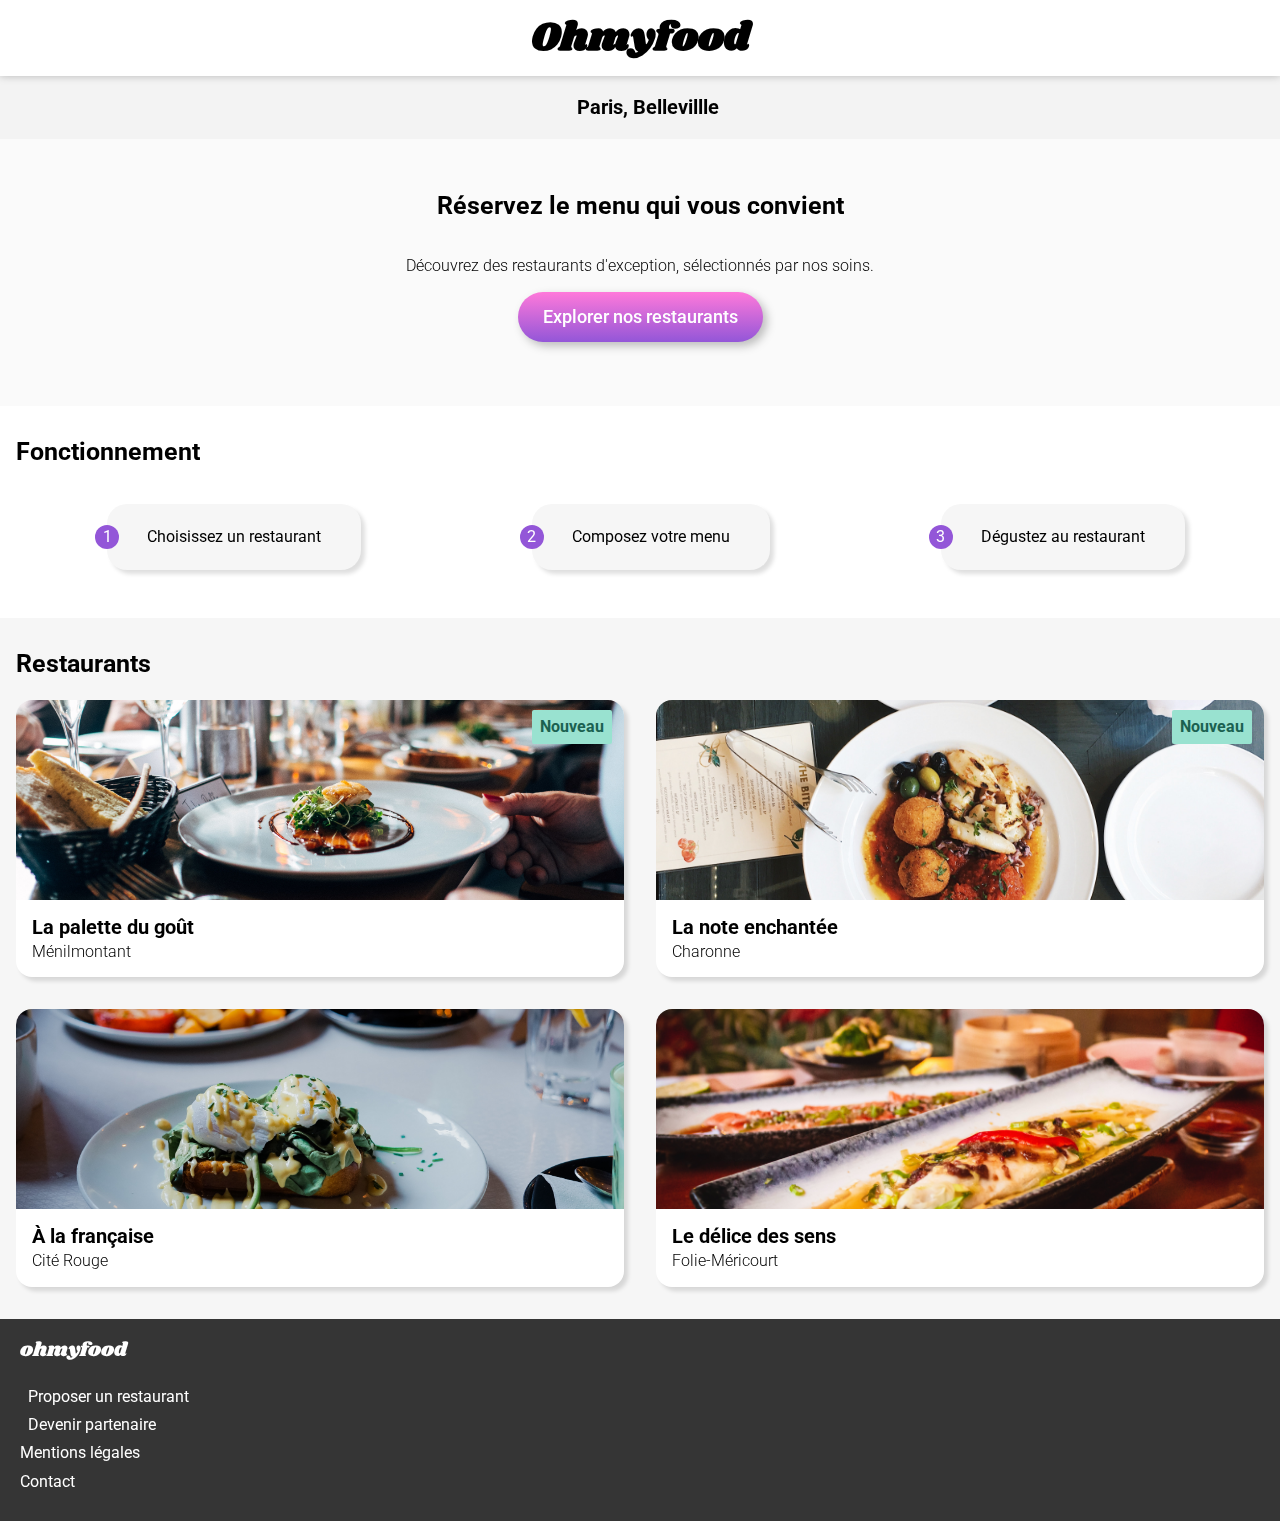
==== index.html @ 745ec351 "Mise à jour des menus mobile et desktop" ====
<html lang="fr">
    <head>
        <meta charset="utf-8">
        <meta name="viewport" content="width=device-width, initial-scale=1.0">
        <link rel="stylesheet" href="https://use.fontawesome.com/releases/v5.15.4/css/all.css" integrity="sha384-DyZ88mC6Up2uqS4h/KRgHuoeGwBcD4Ng9SiP4dIRy0EXTlnuz47vAwmeGwVChigm" crossorigin="anonymous">
        <link rel="stylesheet" href="./css/style.css">
        <title>Ohmyfood</title>
    </head>
    <body>
        <!--HEADER  -->
        <header class="header">
            <h1 class="header__logo">Ohmyfood </h1> 
        </header>
        <main>
            <section class="localisation"> <!-- Localisation -->
                <i class="fas fa-map-marker-alt localisation__icon"></i>
                <span class="localisation__text"> Paris, Bellevillle</span>
            </section>
            <section class="mainTitle"> <!-- Post Header -->
                <h2 class="mainTitle__title"> Réservez le menu qui vous convient</h2>   
                <p class="mainTitle__text"> Découvrez des restaurants d'exception, sélectionnés par nos soins.</p>  
                <!-- changer la taille du boutton (flexbox modifie la taille du button)-->
                <a href="#restaurant" class="btn" >Explorer nos restaurants</a>     
            </section>
            <section class="fonctionnement"> <!-- Fontionnement -->
                <div class="container">
                    <h2 class="fonctionnement__title">Fonctionnement</h2>
                    <ol class="fonctionnement__list">
                        <li class="fonctionnement__step">
                            <i class="fas fa-mobile-alt fonctionnement__icon"></i>
                            <span class="fonctionnement__text">Choisissez un restaurant</spap>
                        </li>
                        <li class="fonctionnement__step">
                            <i class="fas fa-list fonctionnement__icon"></i>
                            <span class="fonctionnement__text">Composez votre menu</span>
                        </li>
                        <li class="fonctionnement__step">
                            <i class="fas fa-store fonctionnement__icon"></i>
                            <span class="fonctionnement__text">Dégustez au restaurant</span>
                        </li>
                    </ol>
                </div>
            </section>
            <section id ="restaurant" class="restaurant"> <!-- Restaurants -->
                <div class="container">
                    <h2 class="restaurant__title">Restaurants</h2>
                    <div class="restaurant__cards"> <!-- Choix de resto (bleu)-->
                        <a href="./la_palette_du_gout.html" class="card">
                            <img class="card__img" src="./img/restaurants/jay-wennington-N_Y88TWmGwA-unsplash.jpg" alt="La palette du goût">
                            <h5 class="card__new">Nouveau</h5>
                            <div class="card__info">
                                <div class="card__content">
                                    <h4 class="card__title">La palette du goût</h4>
                                    <span class="card__text">Ménilmontant</span>
                                </div>
                                <div class="heart">
                                    <i class="heart__like fa-2x heart__like--position heart__like--animation far fa-heart heart__like--noColor"></i>
                                    <i class="heart__like fa-2x heart__like--position heart__like--animation fas fa-heart heart__like--noColor"></i>
                                </div>
                            </div>
                        </a>
                        <a href="./la_note_enchantee.html" class="card">
                            <img class="card__img" src="./img/restaurants/stil-u2Lp8tXIcjw-unsplash.jpg" alt="La note enchantée">
                            <h5 class="card__new">Nouveau</h5>
                            <div class="card__info">
                                <div class="card__content">
                                    <h4 class="card__title">La note enchantée</h4>
                                    <span class="card__text">Charonne</span>
                                </div>
                                <div class="heart">
                                    <i class="heart__like fa-2x heart__like--position heart__like--animation far fa-heart heart__like--noColor"></i>
                                    <i class="heart__like fa-2x heart__like--position heart__like--animation fas fa-heart heart__like--noColor"></i>
                                </div>
                            </div>
                        </a>
                        <a href="./a_la_francaise.html" class="card">
                            <img class="card__img" src="./img/restaurants/toa-heftiba-DQKerTsQwi0-unsplash.jpg" alt="À la française">
                             <div class="card__info">
                                <div class="card__content">
                                    <h4 class="card__title">À la française</h4>
                                    <span class="card__text">Cité Rouge</span>
                                </div>
                                <div class="heart">
                                    <i class="heart__like fa-2x heart__like--position heart__like--animation far fa-heart heart__like--noColor"></i>
                                    <i class="heart__like fa-2x heart__like--position heart__like--animation fas fa-heart heart__like--noColor"></i>
                                </div>
                            </div>
                        </a>
                        <a href="./le_delice_des_sens.html" class="card">
                            <img class="card__img" src="./img/restaurants/louis-hansel-shotsoflouis-qNBGVyOCY8Q-unsplash.jpg" alt="Le délice des sens">
                            <div class="card__info">
                                <div class="card__content">
                                    <h4 class="card__title">Le délice des sens</h4>
                                    <span class="card__text">Folie-Méricourt</span>
                                </div>
                                <div class="heart">
                                    <i class="heart__like fa-2x heart__like--position heart__like--animation far fa-heart heart__like--noColor" aria-hidden="true"></i>
                                    <i class="heart__like fa-2x heart__like--position heart__like--animation fas fa-heart heart__like--noColor" aria-hidden="true"></i>
                                </div>
                            </div>
                        </a>
                    </div>
                </div>
            </section>
        </main>
        <footer class="footer">
            <div class="container">
                <span class="footer__logo">ohmyfood </span> 
                <ul class="footer__list">
                    <li class="footer__listelement">
                        <a class="footer__link" href="#">
                            <i class="fas fa-utensils footer__icon"></i>
                            Proposer un restaurant</a>
                    </li>
                    <li class="footer__listelement">
                        <a class="footer__link" href="#">
                            <i class="fas fa-hands-helping footer__icon"></i>
                            Devenir partenaire</a>
                    </li>
                    <li class="footer__listelement">
                        <a class="footer__link" href="#">Mentions légales</a>
                    </li>
                    <li class="footer__listelement">
                        <a class="footer__link" href="#">Contact</a>
                    </li>
                </ul>
            </div>
        </footer>
    </body>
</html>
---- css/style.css ----
@charset "UTF-8";
/* ===== Importation des polices ===== */
@import url("https://fonts.googleapis.com/css2?family=Shrikhand&display=swap");
@import url("https://fonts.googleapis.com/css2?family=Roboto:wght@100;300;400;500;700;900&family=Shrikhand&display=swap");
/* ===== Imporation des fichiers ===== */
/* === font size=== */
/* === La taille des icones === */
/* == Permet de modifier la poolice == */
/* == Permet de changer 
    la couleur et la taille d'une icone== */
/* == Permet de mettre en colonne (flexbox)
    met en place la position des éléments == */
/*! normalize.css v8.0.1 | MIT License | github.com/necolas/normalize.css */
/* Document
   ========================================================================== */
/**
 * 1. Correct the line height in all browsers.
 * 2. Prevent adjustments of font size after orientation changes in iOS.
 */
html {
  line-height: 1.15;
  /* 1 */
  -webkit-text-size-adjust: 100%;
  /* 2 */
}

/* Sections
   ========================================================================== */
/**
 * Remove the margin in all browsers.
 */
body {
  margin: 0;
}

/**
 * Render the `main` element consistently in IE.
 */
main {
  display: block;
}

/**
 * Correct the font size and margin on `h1` elements within `section` and
 * `article` contexts in Chrome, Firefox, and Safari.
 */
h1 {
  font-size: 2em;
  margin: 0.67em 0;
}

/* Grouping content
   ========================================================================== */
/**
 * 1. Add the correct box sizing in Firefox.
 * 2. Show the overflow in Edge and IE.
 */
hr {
  box-sizing: content-box;
  /* 1 */
  height: 0;
  /* 1 */
  overflow: visible;
  /* 2 */
}

/**
 * 1. Correct the inheritance and scaling of font size in all browsers.
 * 2. Correct the odd `em` font sizing in all browsers.
 */
pre {
  font-family: monospace, monospace;
  /* 1 */
  font-size: 1em;
  /* 2 */
}

/* Text-level semantics
   ========================================================================== */
/**
 * Remove the gray background on active links in IE 10.
 */
a {
  background-color: transparent;
}

/**
 * 1. Remove the bottom border in Chrome 57-
 * 2. Add the correct text decoration in Chrome, Edge, IE, Opera, and Safari.
 */
abbr[title] {
  border-bottom: none;
  /* 1 */
  text-decoration: underline;
  /* 2 */
  text-decoration: underline dotted;
  /* 2 */
}

/**
 * Add the correct font weight in Chrome, Edge, and Safari.
 */
b,
strong {
  font-weight: bolder;
}

/**
 * 1. Correct the inheritance and scaling of font size in all browsers.
 * 2. Correct the odd `em` font sizing in all browsers.
 */
code,
kbd,
samp {
  font-family: monospace, monospace;
  /* 1 */
  font-size: 1em;
  /* 2 */
}

/**
 * Add the correct font size in all browsers.
 */
small {
  font-size: 80%;
}

/**
 * Prevent `sub` and `sup` elements from affecting the line height in
 * all browsers.
 */
sub,
sup {
  font-size: 75%;
  line-height: 0;
  position: relative;
  vertical-align: baseline;
}

sub {
  bottom: -0.25em;
}

sup {
  top: -0.5em;
}

/* Embedded content
   ========================================================================== */
/**
 * Remove the border on images inside links in IE 10.
 */
img {
  border-style: none;
}

/* Forms
   ========================================================================== */
/**
 * 1. Change the font styles in all browsers.
 * 2. Remove the margin in Firefox and Safari.
 */
button,
input,
optgroup,
select,
textarea {
  font-family: inherit;
  /* 1 */
  font-size: 100%;
  /* 1 */
  line-height: 1.15;
  /* 1 */
  margin: 0;
  /* 2 */
}

/**
 * Show the overflow in IE.
 * 1. Show the overflow in Edge.
 */
button,
input {
  /* 1 */
  overflow: visible;
}

/**
 * Remove the inheritance of text transform in Edge, Firefox, and IE.
 * 1. Remove the inheritance of text transform in Firefox.
 */
button,
select {
  /* 1 */
  text-transform: none;
}

/**
 * Correct the inability to style clickable types in iOS and Safari.
 */
button,
[type=button],
[type=reset],
[type=submit] {
  -webkit-appearance: button;
}

/**
 * Remove the inner border and padding in Firefox.
 */
button::-moz-focus-inner,
[type=button]::-moz-focus-inner,
[type=reset]::-moz-focus-inner,
[type=submit]::-moz-focus-inner {
  border-style: none;
  padding: 0;
}

/**
 * Restore the focus styles unset by the previous rule.
 */
button:-moz-focusring,
[type=button]:-moz-focusring,
[type=reset]:-moz-focusring,
[type=submit]:-moz-focusring {
  outline: 1px dotted ButtonText;
}

/**
 * Correct the padding in Firefox.
 */
fieldset {
  padding: 0.35em 0.75em 0.625em;
}

/**
 * 1. Correct the text wrapping in Edge and IE.
 * 2. Correct the color inheritance from `fieldset` elements in IE.
 * 3. Remove the padding so developers are not caught out when they zero out
 *    `fieldset` elements in all browsers.
 */
legend {
  box-sizing: border-box;
  /* 1 */
  color: inherit;
  /* 2 */
  display: table;
  /* 1 */
  max-width: 100%;
  /* 1 */
  padding: 0;
  /* 3 */
  white-space: normal;
  /* 1 */
}

/**
 * Add the correct vertical alignment in Chrome, Firefox, and Opera.
 */
progress {
  vertical-align: baseline;
}

/**
 * Remove the default vertical scrollbar in IE 10+.
 */
textarea {
  overflow: auto;
}

/**
 * 1. Add the correct box sizing in IE 10.
 * 2. Remove the padding in IE 10.
 */
[type=checkbox],
[type=radio] {
  box-sizing: border-box;
  /* 1 */
  padding: 0;
  /* 2 */
}

/**
 * Correct the cursor style of increment and decrement buttons in Chrome.
 */
[type=number]::-webkit-inner-spin-button,
[type=number]::-webkit-outer-spin-button {
  height: auto;
}

/**
 * 1. Correct the odd appearance in Chrome and Safari.
 * 2. Correct the outline style in Safari.
 */
[type=search] {
  -webkit-appearance: textfield;
  /* 1 */
  outline-offset: -2px;
  /* 2 */
}

/**
 * Remove the inner padding in Chrome and Safari on macOS.
 */
[type=search]::-webkit-search-decoration {
  -webkit-appearance: none;
}

/**
 * 1. Correct the inability to style clickable types in iOS and Safari.
 * 2. Change font properties to `inherit` in Safari.
 */
::-webkit-file-upload-button {
  -webkit-appearance: button;
  /* 1 */
  font: inherit;
  /* 2 */
}

/* Interactive
   ========================================================================== */
/*
 * Add the correct display in Edge, IE 10+, and Firefox.
 */
details {
  display: block;
}

/*
 * Add the correct display in all browsers.
 */
summary {
  display: list-item;
}

/* Misc
   ========================================================================== */
/**
 * Add the correct display in IE 10+.
 */
template {
  display: none;
}

/**
 * Add the correct display in IE 10.
 */
[hidden] {
  display: none;
}

.btn {
  border: 0;
  padding: 15px 25px;
  font-weight: 500;
  font-family: "Roboto";
  font-size: 18px;
  color: white;
  background-color: #686868;
  background-image: linear-gradient(0deg, #9356D8, #FF79DA);
  border-radius: 100px;
  cursor: pointer;
  transition-duration: 250ms;
  box-shadow: 0.25rem 0.25rem 10px rgba(0, 0, 0, 0.25);
  text-decoration: none;
}

.heart {
  height: 32px;
  width: 32px;
  border: 0 solid transparent;
  padding: 0;
  display: flex;
  flex-direction: row;
  justify-content: center;
  align-items: center;
  cursor: pointer;
  position: relative;
  background-color: black;
}
.heart:hover::before {
  opacity: 1;
}
.heart::before {
  opacity: 0;
  transition: 0.5s;
  content: "";
  position: absolute;
  top: 0;
  left: 0;
  height: 100%;
  width: 100%;
  background: linear-gradient(0deg, #9356D8 0%, #FF79DA 100%);
}
.heart__like {
  background-color: white !important;
  display: flex;
  flex-direction: row;
  justify-content: center;
  align-items: center;
}
.heart__like--position {
  position: absolute;
  top: 0;
  left: 0;
  height: 100%;
  width: 100%;
}
.heart__like--animation {
  transition-duration: 0.25s;
  background-color: #F6F6F6;
  mix-blend-mode: lighten;
}

.heart:hover__like--noColor {
  opacity: 0;
}

.item {
  background-color: #fff;
  padding: 16px;
  display: flex;
  border-radius: 12px;
  margin: 16px 0;
  box-shadow: 0.25rem 0.25rem 1rem rgba(0, 0, 0, 0.1);
  max-width: 100%;
}
.item__title {
  font-family: "Roboto";
  font-size: 16px;
  color: black;
  margin: 0;
}
.item__description {
  font-family: "Roboto";
  font-size: 16px;
  color: black;
  margin: 0;
}
.item__price {
  font-family: "Roboto";
  font-size: 16px;
  color: black;
  font-weight: 700;
  display: flex;
  flex-direction: row;
  justify-content: flex-end;
  align-items: flex-end;
  padding-left: 8px;
}

.card {
  background-color: #fff;
  border-radius: 16px;
  position: relative;
  text-decoration: none;
  color: inherit;
  display: block;
  box-shadow: 4px 4px 4px rgba(0, 0, 0, 0.13);
}
.card__img {
  height: 12 rem;
  width: 100%;
  border: 0 solid transparent;
  border-radius: 16px 16px 0 0;
  box-shadow: none;
  object-fit: cover;
  height: 150px;
}
@media (min-width: 992px) {
  .card__img {
    height: 200px;
  }
}
.card__new {
  background-color: #99E2D0;
  font-family: "Roboto";
  font-size: 16px;
  color: #1B6150;
  padding: 8px;
  border-radius: 2px;
  position: absolute;
  top: 8px;
  margin-top: 2px;
  right: 12px;
}
.card__info {
  display: flex;
  flex-direction: row;
  justify-content: none;
  align-items: center;
  padding: 16px;
  position: relative;
}
.card__content {
  flex: 1;
}
.card__title {
  font-family: "Roboto";
  font-size: 20px;
  color: black;
  margin: 0px 0px 4px;
}
.card__text {
  font-family: "Roboto";
  font-size: 16px;
  color: black;
  font-weight: 300;
}

.header {
  background-color: white;
  padding: 15px;
  box-shadow: 0 0 0.5rem rgba(0, 0, 0, 0.25);
  position: relative;
  text-align: center;
}
.header__arrow {
  display: flex;
  flex-direction: row;
  justify-content: center;
  align-items: center;
  position: absolute;
  left: 32px;
  height: 32px;
  width: 32px;
  top: 50%;
  transform: translateY(-50%);
  font-size: 30px;
  color: black;
}
.header__logo {
  font-family: "Shrikhand";
  font-size: 40px;
  color: black;
  margin: 0;
  text-align: center;
}
.header__logo--alignement {
  text-align: center;
}

.footer {
  background-color: #353535;
}
.footer .container {
  display: flex;
  flex-direction: column;
  padding: 20px;
}
.footer__logo {
  font-family: "Shrikhand";
  font-size: 20px;
  color: white;
  margin: 0;
  margin-bottom: 16px;
}
.footer__list {
  list-style: none;
  padding: 0;
  margin: 0;
}
.footer__listelement {
  margin: 10px 0;
}
.footer__link {
  font-family: "Roboto";
  font-size: 16px;
  color: white;
  color: white;
  text-decoration: none;
}
.footer__icon {
  width: 20px;
  margin-right: 8px;
}

.restaurant {
  background-color: #F6F6F6;
  padding: 32px 16px;
}
.restaurant .container {
  margin: auto;
  position: relative;
}
.restaurant__title {
  font-family: "Roboto";
  font-size: 25px;
  color: black;
  margin-top: 0;
}
.restaurant__cards {
  display: grid;
  grid-template-columns: repeat(1, 1fr);
  column-gap: 32px;
  row-gap: 32px;
}
@media (min-width: 992px) {
  .restaurant__cards {
    grid-template-columns: repeat(2, 1fr);
  }
}

.restoImg {
  width: 100%;
  object-fit: cover;
  height: 300px;
}
@media (min-width: 992px) {
  .restoImg {
    max-height: 500px;
  }
}

.menu {
  margin-top: -60px;
  border-radius: 30px 30px 0 0;
  background-color: #f6f6f6;
  z-index: 1;
  position: relative;
}
.menu .container {
  margin: auto;
  position: relative;
}
.menu__header {
  display: flex;
  flex-direction: row;
  justify-content: space-between;
  align-items: center;
  padding: 16px 32px 0 16px;
}
.menu__title {
  font-family: "Shrikhand";
  font-size: 25px;
  color: black;
}
.menu__btn {
  display: flex;
  flex-direction: row;
  justify-content: center;
  align-items: center;
  padding: 48px 0;
}

.submenus {
  display: grid;
}
@media (min-width: 992px) {
  .submenus {
    grid-template-columns: repeat(3, 1fr);
    column-gap: 1rem;
  }
}
.submenus .submenu {
  max-width: 100%;
  overflow: hidden;
  padding: 0 16px;
}
.submenus .submenu__title {
  font-family: "Roboto";
  font-size: 18px;
  color: black;
  text-transform: uppercase;
  position: relative;
  padding-bottom: 8px;
  font-weight: 400;
}

.fonctionnement {
  padding: 32px 16px;
}
.fonctionnement .container {
  position: relative;
  margin: auto;
}
.fonctionnement__title {
  font-family: "Roboto";
  font-size: 25px;
  color: black;
  margin-top: 0;
}
.fonctionnement__list {
  margin: 0;
  padding: 0;
  list-style: none;
  counter-reset: compteur;
}
@media (min-width: 992px) {
  .fonctionnement__list {
    display: flex;
    flex-direction: row;
    justify-content: space-around;
    align-items: center;
  }
}
.fonctionnement__step {
  display: flex;
  flex-direction: row;
  justify-content: start;
  align-items: center;
  padding: 24px;
  margin: 16px 0 16px 12px;
  background-color: #F6F6F6;
  border-radius: 20px;
  position: relative;
  box-shadow: 4px 4px 4px rgba(0, 0, 0, 0.13);
}
.fonctionnement__step:before {
  display: flex;
  flex-direction: row;
  justify-content: center;
  align-items: center;
  font-family: "Roboto";
  font-size: 16px;
  color: white;
  counter-increment: compteur 1;
  content: counter(compteur) " ";
  background-color: #9356D8;
  height: 24px;
  width: 24px;
  border-radius: 100px;
  position: absolute;
  left: -12px;
}
.fonctionnement__icon {
  margin-right: 16px;
  color: #7E7E7E;
}
.fonctionnement__text {
  font-family: "Roboto";
  font-size: 16px;
  color: black;
  margin-right: 16px;
}

.localisation {
  display: flex;
  justify-content: center;
  background-color: #F3F3F3;
  padding: 20px 16px;
}
.localisation__icon {
  margin-right: 15px;
  font-size: 20px;
  color: black;
  justify-content: center;
}
.localisation__text {
  font-family: "Roboto";
  font-size: 20px;
  color: black;
  font-weight: bold;
}

.mainTitle {
  display: flex;
  flex-direction: column;
  justify-content: center;
  align-items: center;
  text-align: center;
  padding: 32px 32px 64px 32px;
  background-color: #FAFAFA;
}
.mainTitle__title {
  font-family: "Roboto";
  font-size: 25px;
  color: black;
}
.mainTitle__text {
  font-family: "Roboto";
  font-size: 16px;
  color: black;
  font-weight: 300;
}

/*# sourceMappingURL=style.css.map */
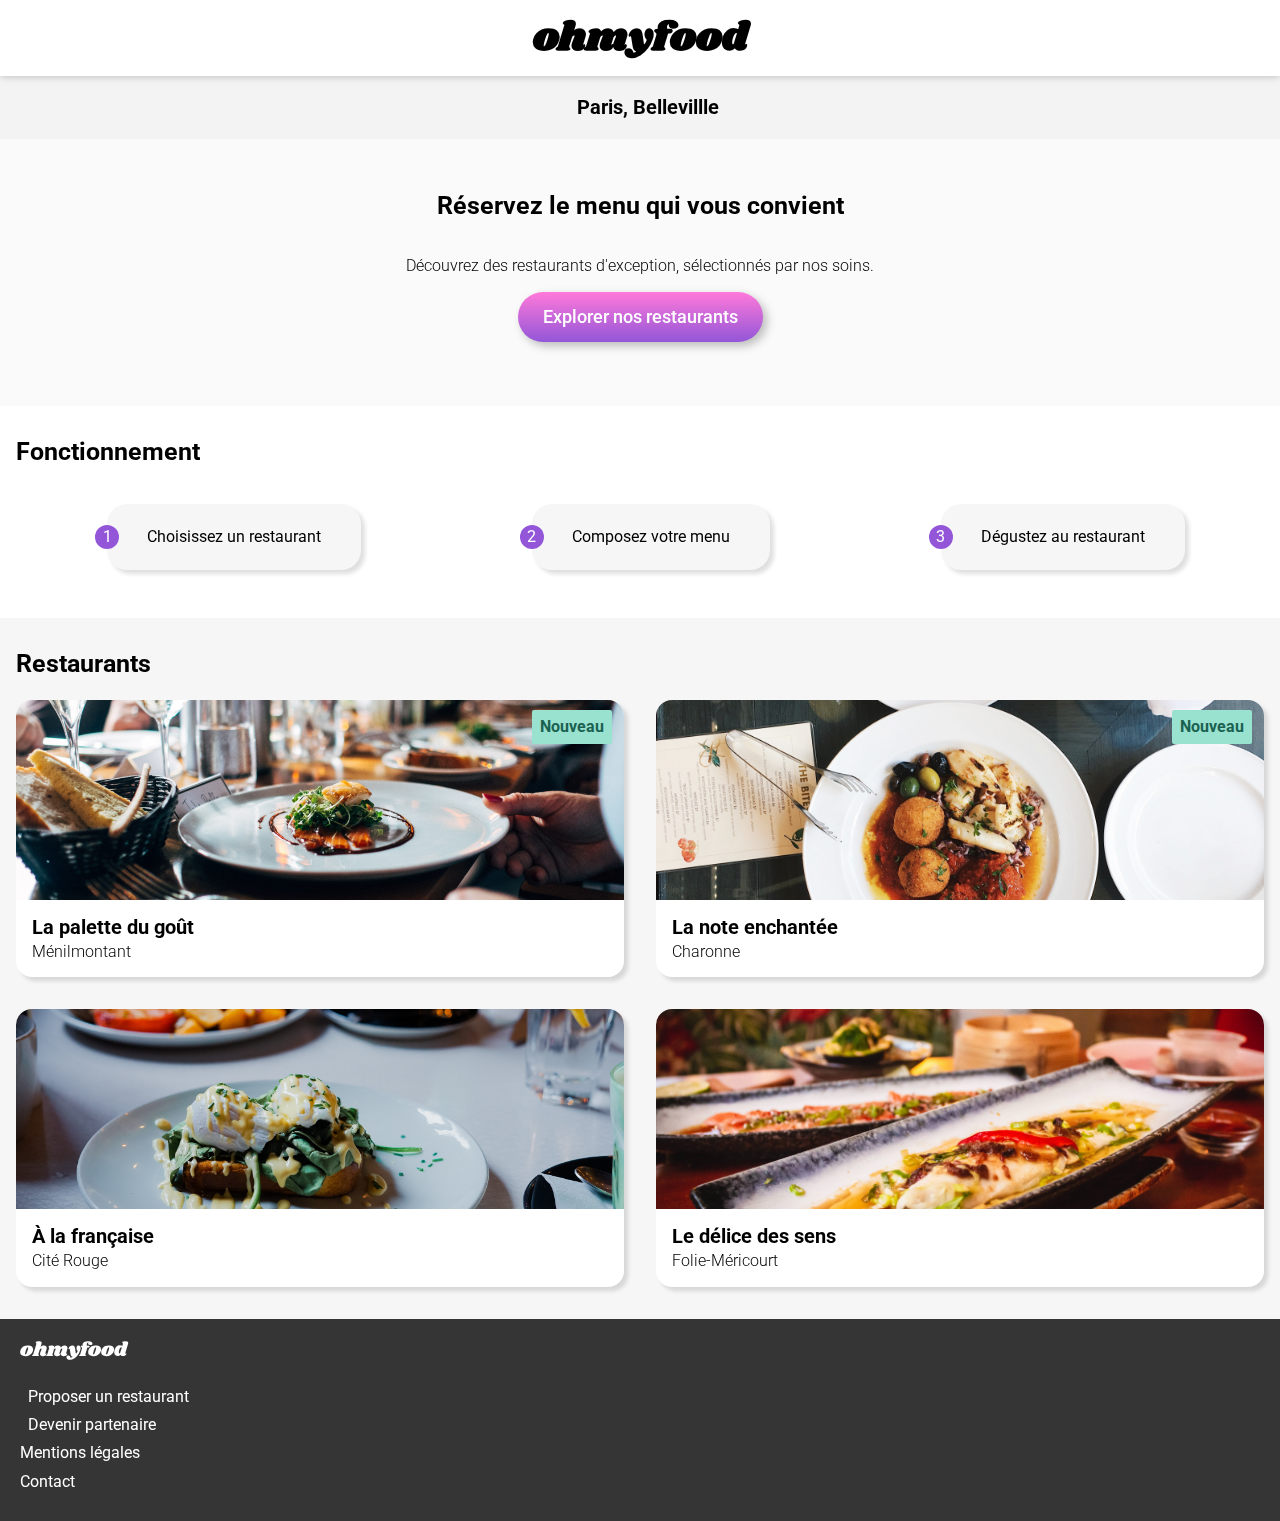
==== commit e4c6b365: "Mise à jour des animations des items" ====
--- a/index.html
+++ b/index.html
@@ -3,13 +3,14 @@
         <meta charset="utf-8">
         <meta name="viewport" content="width=device-width, initial-scale=1.0">
         <link rel="stylesheet" href="https://use.fontawesome.com/releases/v5.15.4/css/all.css" integrity="sha384-DyZ88mC6Up2uqS4h/KRgHuoeGwBcD4Ng9SiP4dIRy0EXTlnuz47vAwmeGwVChigm" crossorigin="anonymous">
+        <link rel="stylesheet" href="./scss/vendors/normalize.css">
         <link rel="stylesheet" href="./css/style.css">
         <title>Ohmyfood</title>
     </head>
     <body>
         <!--HEADER  -->
         <header class="header">
-            <h1 class="header__logo">Ohmyfood </h1> 
+            <h1 class="header__logo">ohmyfood</h1> 
         </header>
         <main>
             <section class="localisation"> <!-- Localisation -->
--- a/css/style.css
+++ b/css/style.css
@@ -1,7 +1,5 @@
 @charset "UTF-8";
-/* ===== Importation des polices ===== */
-@import url("https://fonts.googleapis.com/css2?family=Shrikhand&display=swap");
-@import url("https://fonts.googleapis.com/css2?family=Roboto:wght@100;300;400;500;700;900&family=Shrikhand&display=swap");
+/* == Importation de la bibliothèque math == */
 /* ===== Imporation des fichiers ===== */
 /* === font size=== */
 /* === La taille des icones === */
@@ -10,345 +8,17 @@
     la couleur et la taille d'une icone== */
 /* == Permet de mettre en colonne (flexbox)
     met en place la position des éléments == */
-/*! normalize.css v8.0.1 | MIT License | github.com/necolas/normalize.css */
-/* Document
-   ========================================================================== */
-/**
- * 1. Correct the line height in all browsers.
- * 2. Prevent adjustments of font size after orientation changes in iOS.
- */
-html {
-  line-height: 1.15;
-  /* 1 */
-  -webkit-text-size-adjust: 100%;
-  /* 2 */
-}
-
-/* Sections
-   ========================================================================== */
-/**
- * Remove the margin in all browsers.
- */
-body {
-  margin: 0;
-}
-
-/**
- * Render the `main` element consistently in IE.
- */
-main {
-  display: block;
-}
-
-/**
- * Correct the font size and margin on `h1` elements within `section` and
- * `article` contexts in Chrome, Firefox, and Safari.
- */
-h1 {
-  font-size: 2em;
-  margin: 0.67em 0;
-}
-
-/* Grouping content
-   ========================================================================== */
-/**
- * 1. Add the correct box sizing in Firefox.
- * 2. Show the overflow in Edge and IE.
- */
-hr {
-  box-sizing: content-box;
-  /* 1 */
-  height: 0;
-  /* 1 */
-  overflow: visible;
-  /* 2 */
-}
-
-/**
- * 1. Correct the inheritance and scaling of font size in all browsers.
- * 2. Correct the odd `em` font sizing in all browsers.
- */
-pre {
-  font-family: monospace, monospace;
-  /* 1 */
-  font-size: 1em;
-  /* 2 */
-}
-
-/* Text-level semantics
-   ========================================================================== */
-/**
- * Remove the gray background on active links in IE 10.
- */
-a {
-  background-color: transparent;
-}
-
-/**
- * 1. Remove the bottom border in Chrome 57-
- * 2. Add the correct text decoration in Chrome, Edge, IE, Opera, and Safari.
- */
-abbr[title] {
-  border-bottom: none;
-  /* 1 */
-  text-decoration: underline;
-  /* 2 */
-  text-decoration: underline dotted;
-  /* 2 */
-}
-
-/**
- * Add the correct font weight in Chrome, Edge, and Safari.
- */
-b,
-strong {
-  font-weight: bolder;
-}
-
-/**
- * 1. Correct the inheritance and scaling of font size in all browsers.
- * 2. Correct the odd `em` font sizing in all browsers.
- */
-code,
-kbd,
-samp {
-  font-family: monospace, monospace;
-  /* 1 */
-  font-size: 1em;
-  /* 2 */
-}
-
-/**
- * Add the correct font size in all browsers.
- */
-small {
-  font-size: 80%;
-}
-
-/**
- * Prevent `sub` and `sup` elements from affecting the line height in
- * all browsers.
- */
-sub,
-sup {
-  font-size: 75%;
-  line-height: 0;
-  position: relative;
-  vertical-align: baseline;
-}
-
-sub {
-  bottom: -0.25em;
-}
-
-sup {
-  top: -0.5em;
-}
-
-/* Embedded content
-   ========================================================================== */
-/**
- * Remove the border on images inside links in IE 10.
- */
-img {
-  border-style: none;
-}
-
-/* Forms
-   ========================================================================== */
-/**
- * 1. Change the font styles in all browsers.
- * 2. Remove the margin in Firefox and Safari.
- */
-button,
-input,
-optgroup,
-select,
-textarea {
-  font-family: inherit;
-  /* 1 */
-  font-size: 100%;
-  /* 1 */
-  line-height: 1.15;
-  /* 1 */
-  margin: 0;
-  /* 2 */
-}
-
-/**
- * Show the overflow in IE.
- * 1. Show the overflow in Edge.
- */
-button,
-input {
-  /* 1 */
-  overflow: visible;
-}
-
-/**
- * Remove the inheritance of text transform in Edge, Firefox, and IE.
- * 1. Remove the inheritance of text transform in Firefox.
- */
-button,
-select {
-  /* 1 */
-  text-transform: none;
-}
-
-/**
- * Correct the inability to style clickable types in iOS and Safari.
- */
-button,
-[type=button],
-[type=reset],
-[type=submit] {
-  -webkit-appearance: button;
-}
-
-/**
- * Remove the inner border and padding in Firefox.
- */
-button::-moz-focus-inner,
-[type=button]::-moz-focus-inner,
-[type=reset]::-moz-focus-inner,
-[type=submit]::-moz-focus-inner {
-  border-style: none;
-  padding: 0;
-}
-
-/**
- * Restore the focus styles unset by the previous rule.
- */
-button:-moz-focusring,
-[type=button]:-moz-focusring,
-[type=reset]:-moz-focusring,
-[type=submit]:-moz-focusring {
-  outline: 1px dotted ButtonText;
-}
-
-/**
- * Correct the padding in Firefox.
- */
-fieldset {
-  padding: 0.35em 0.75em 0.625em;
-}
-
-/**
- * 1. Correct the text wrapping in Edge and IE.
- * 2. Correct the color inheritance from `fieldset` elements in IE.
- * 3. Remove the padding so developers are not caught out when they zero out
- *    `fieldset` elements in all browsers.
- */
-legend {
-  box-sizing: border-box;
-  /* 1 */
-  color: inherit;
-  /* 2 */
-  display: table;
-  /* 1 */
-  max-width: 100%;
-  /* 1 */
-  padding: 0;
-  /* 3 */
-  white-space: normal;
-  /* 1 */
-}
-
-/**
- * Add the correct vertical alignment in Chrome, Firefox, and Opera.
- */
-progress {
-  vertical-align: baseline;
-}
-
-/**
- * Remove the default vertical scrollbar in IE 10+.
- */
-textarea {
-  overflow: auto;
-}
-
-/**
- * 1. Add the correct box sizing in IE 10.
- * 2. Remove the padding in IE 10.
- */
-[type=checkbox],
-[type=radio] {
-  box-sizing: border-box;
-  /* 1 */
-  padding: 0;
-  /* 2 */
-}
-
-/**
- * Correct the cursor style of increment and decrement buttons in Chrome.
- */
-[type=number]::-webkit-inner-spin-button,
-[type=number]::-webkit-outer-spin-button {
-  height: auto;
-}
-
-/**
- * 1. Correct the odd appearance in Chrome and Safari.
- * 2. Correct the outline style in Safari.
- */
-[type=search] {
-  -webkit-appearance: textfield;
-  /* 1 */
-  outline-offset: -2px;
-  /* 2 */
-}
-
-/**
- * Remove the inner padding in Chrome and Safari on macOS.
- */
-[type=search]::-webkit-search-decoration {
-  -webkit-appearance: none;
-}
-
-/**
- * 1. Correct the inability to style clickable types in iOS and Safari.
- * 2. Change font properties to `inherit` in Safari.
- */
-::-webkit-file-upload-button {
-  -webkit-appearance: button;
-  /* 1 */
-  font: inherit;
-  /* 2 */
-}
-
-/* Interactive
-   ========================================================================== */
-/*
- * Add the correct display in Edge, IE 10+, and Firefox.
- */
-details {
-  display: block;
-}
-
-/*
- * Add the correct display in all browsers.
- */
-summary {
-  display: list-item;
-}
-
-/* Misc
-   ========================================================================== */
-/**
- * Add the correct display in IE 10+.
- */
-template {
-  display: none;
-}
-
-/**
- * Add the correct display in IE 10.
- */
-[hidden] {
-  display: none;
-}
-
+@import url("https://fonts.googleapis.com/css2?family=Shrikhand&display=swap");
+@import url("https://fonts.googleapis.com/css2?family=Roboto:wght@100;300;400;500;700;900&family=Shrikhand&display=swap");
+@keyframes itemAppear {
+  from {
+    opacity: 0;
+  }
+  to {
+    opacity: 1;
+  }
+}
+/* ===== Importation des polices ===== */
 .btn {
   border: 0;
   padding: 15px 25px;
@@ -425,17 +95,37 @@
   box-shadow: 0.25rem 0.25rem 1rem rgba(0, 0, 0, 0.1);
   max-width: 100%;
 }
+.item--animation {
+  overflow: hidden;
+  cursor: pointer;
+  animation: itemAppear 1.7s;
+  animation-timing-function: cubic-bezier(0.19, 0.56, 0.61, 0.87);
+  animation-fill-mode: forwards;
+  transform: scale(1);
+}
+.item__info {
+  white-space: nowrap;
+  text-overflow: ellipsis;
+  overflow: hidden;
+  flex: 1;
+}
 .item__title {
   font-family: "Roboto";
   font-size: 16px;
   color: black;
   margin: 0;
+  white-space: nowrap;
+  text-overflow: ellipsis;
+  overflow: hidden;
 }
 .item__description {
   font-family: "Roboto";
   font-size: 16px;
   color: black;
   margin: 0;
+  white-space: nowrap;
+  text-overflow: ellipsis;
+  overflow: hidden;
 }
 .item__price {
   font-family: "Roboto";
@@ -446,7 +136,74 @@
   flex-direction: row;
   justify-content: flex-end;
   align-items: flex-end;
-  padding-left: 8px;
+  padding-right: 30px;
+}
+.item__confirmation {
+  background-color: #99E2D0;
+  margin: -16px -80px -16px -16px;
+  width: 64px;
+  display: flex;
+  flex-direction: row;
+  justify-content: center;
+  align-items: center;
+  transition-duration: 0.5s;
+}
+.item:hover .item__confirmation {
+  margin-right: -16px;
+}
+.item__wrapicon {
+  height: 25px;
+  width: 25px;
+  background-color: white;
+  display: flex;
+  flex-direction: row;
+  justify-content: center;
+  align-items: center;
+  border-radius: 100px;
+  transform: rotate(-360deg);
+  transition-duration: 0.5s;
+}
+.item:hover .item__wrapIcon {
+  transform: rotate(0);
+}
+.item__icon {
+  color: #99E2D0;
+}
+
+.delay-0 {
+  animation-delay: 0s;
+}
+
+.delay-1 {
+  animation-delay: 0.1s;
+}
+
+.delay-2 {
+  animation-delay: 0.2s;
+}
+
+.delay-3 {
+  animation-delay: 0.3s;
+}
+
+.delay-4 {
+  animation-delay: 0.4s;
+}
+
+.delay-5 {
+  animation-delay: 0.5s;
+}
+
+.delay-6 {
+  animation-delay: 0.6s;
+}
+
+.delay-7 {
+  animation-delay: 0.7s;
+}
+
+.delay-8 {
+  animation-delay: 0.8s;
 }
 
 .card {
@@ -575,32 +332,6 @@
   margin-right: 8px;
 }
 
-.restaurant {
-  background-color: #F6F6F6;
-  padding: 32px 16px;
-}
-.restaurant .container {
-  margin: auto;
-  position: relative;
-}
-.restaurant__title {
-  font-family: "Roboto";
-  font-size: 25px;
-  color: black;
-  margin-top: 0;
-}
-.restaurant__cards {
-  display: grid;
-  grid-template-columns: repeat(1, 1fr);
-  column-gap: 32px;
-  row-gap: 32px;
-}
-@media (min-width: 992px) {
-  .restaurant__cards {
-    grid-template-columns: repeat(2, 1fr);
-  }
-}
-
 .restoImg {
   width: 100%;
   object-fit: cover;
@@ -619,6 +350,12 @@
   z-index: 1;
   position: relative;
 }
+@media (min-width: 992px) {
+  .menu {
+    margin-left: 50px;
+    margin-right: 50px;
+  }
+}
 .menu .container {
   margin: auto;
   position: relative;
@@ -666,7 +403,59 @@
   padding-bottom: 8px;
   font-weight: 400;
 }
-
+.submenus .submenu::after {
+  content: "";
+  width: 3rem;
+  height: 0.25rem;
+  background-color: #99E2D0;
+  position: absolute;
+  left: 0;
+  bottom: 0;
+}
+
+/* == Parti localisation de la page d'acceuil == */
+.localisation {
+  display: flex;
+  justify-content: center;
+  background-color: #F3F3F3;
+  padding: 20px 16px;
+}
+.localisation__icon {
+  margin-right: 15px;
+  font-size: 20px;
+  color: black;
+  justify-content: center;
+}
+.localisation__text {
+  font-family: "Roboto";
+  font-size: 20px;
+  color: black;
+  font-weight: bold;
+}
+
+/* == Parti titre de la page d'acceuil == */
+.mainTitle {
+  display: flex;
+  flex-direction: column;
+  justify-content: center;
+  align-items: center;
+  text-align: center;
+  padding: 32px 32px 64px 32px;
+  background-color: #FAFAFA;
+}
+.mainTitle__title {
+  font-family: "Roboto";
+  font-size: 25px;
+  color: black;
+}
+.mainTitle__text {
+  font-family: "Roboto";
+  font-size: 16px;
+  color: black;
+  font-weight: 300;
+}
+
+/* == Parti fonctionnement de la page d'acceuil == */
 .fonctionnement {
   padding: 32px 16px;
 }
@@ -734,44 +523,31 @@
   margin-right: 16px;
 }
 
-.localisation {
-  display: flex;
-  justify-content: center;
-  background-color: #F3F3F3;
-  padding: 20px 16px;
-}
-.localisation__icon {
-  margin-right: 15px;
-  font-size: 20px;
-  color: black;
-  justify-content: center;
-}
-.localisation__text {
-  font-family: "Roboto";
-  font-size: 20px;
-  color: black;
-  font-weight: bold;
-}
-
-.mainTitle {
-  display: flex;
-  flex-direction: column;
-  justify-content: center;
-  align-items: center;
-  text-align: center;
-  padding: 32px 32px 64px 32px;
-  background-color: #FAFAFA;
-}
-.mainTitle__title {
+/* == Parti restaurant de la page d'acceuil == */
+.restaurant {
+  background-color: #F6F6F6;
+  padding: 32px 16px;
+}
+.restaurant .container {
+  margin: auto;
+  position: relative;
+}
+.restaurant__title {
   font-family: "Roboto";
   font-size: 25px;
   color: black;
-}
-.mainTitle__text {
-  font-family: "Roboto";
-  font-size: 16px;
-  color: black;
-  font-weight: 300;
+  margin-top: 0;
+}
+.restaurant__cards {
+  display: grid;
+  grid-template-columns: repeat(1, 1fr);
+  column-gap: 32px;
+  row-gap: 32px;
+}
+@media (min-width: 992px) {
+  .restaurant__cards {
+    grid-template-columns: repeat(2, 1fr);
+  }
 }
 
 /*# sourceMappingURL=style.css.map */
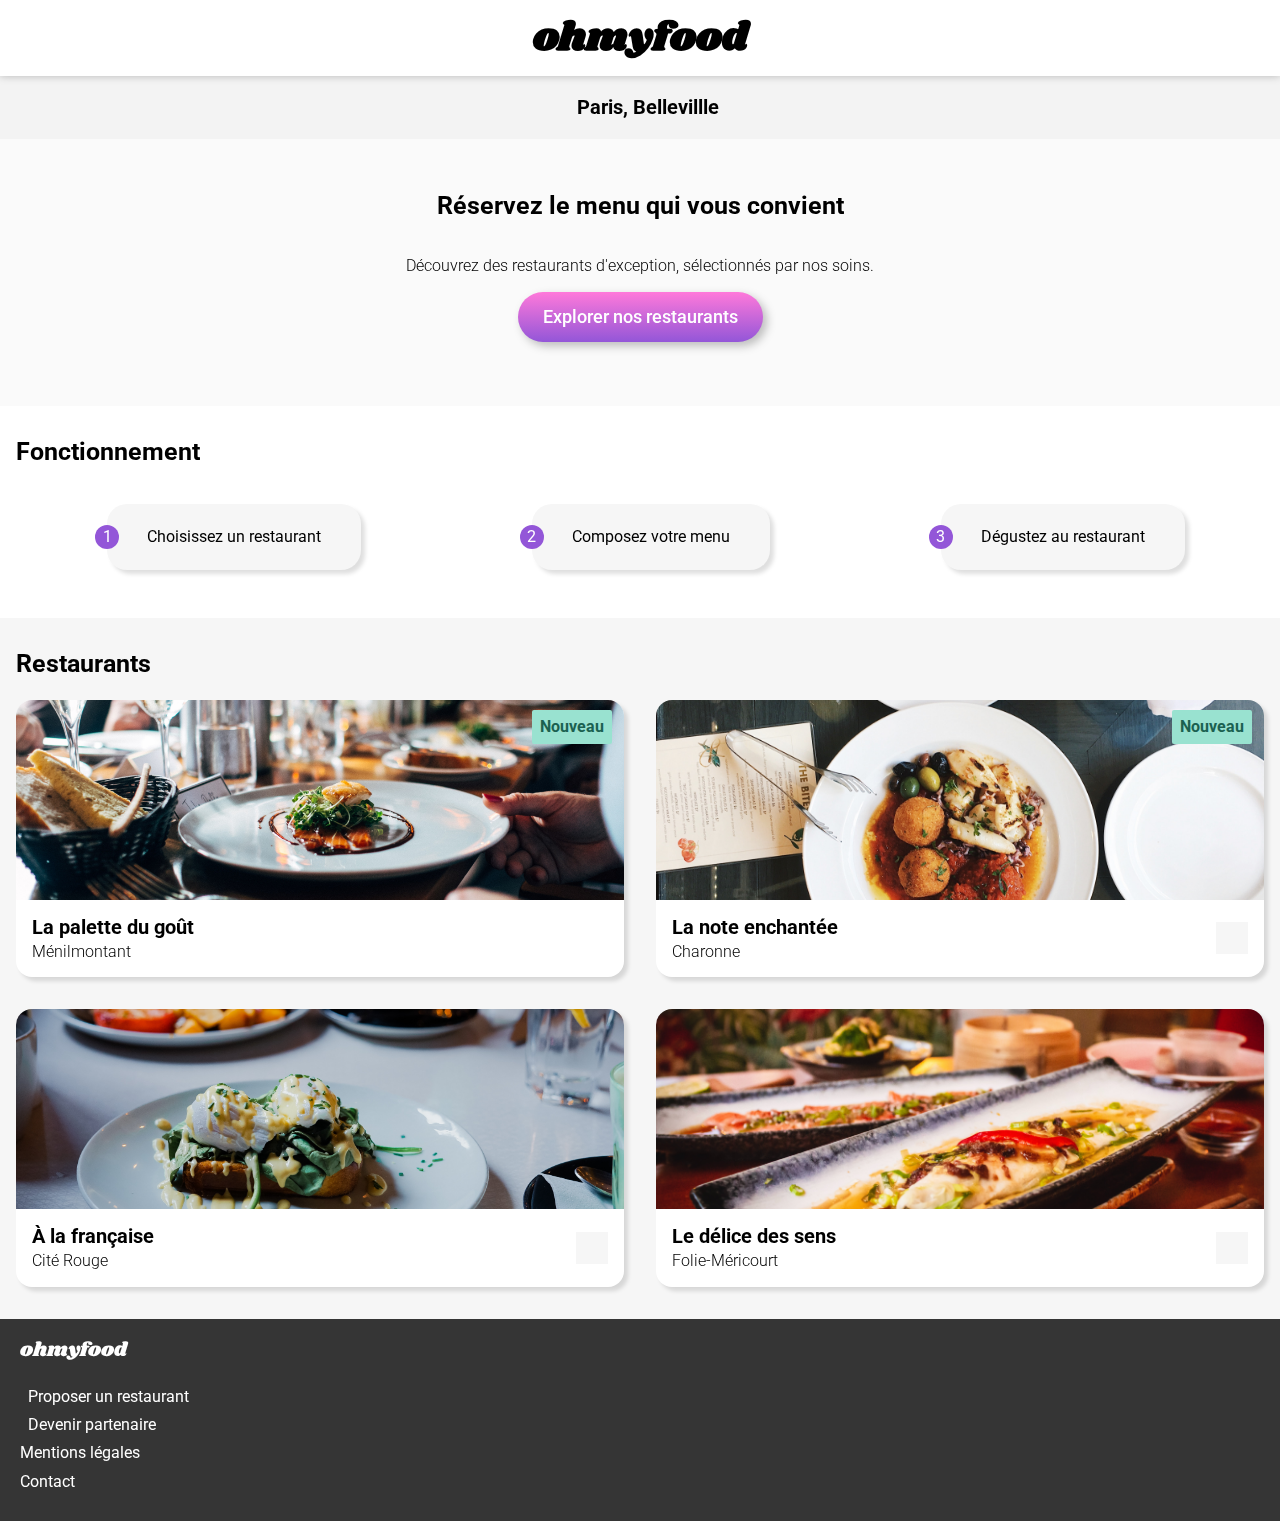
==== commit 61c015fa: "Mise à jour des animations items" ====
--- a/index.html
+++ b/index.html
@@ -55,8 +55,8 @@
                                     <span class="card__text">Ménilmontant</span>
                                 </div>
                                 <div class="heart">
-                                    <i class="heart__like fa-2x heart__like--position heart__like--animation far fa-heart heart__like--noColor"></i>
-                                    <i class="heart__like fa-2x heart__like--position heart__like--animation fas fa-heart heart__like--noColor"></i>
+                                    <i class="card__like heart__like fa-2x heart__like--position heart__like--animation far fa-heart heart__like--noColor"></i>
+                                    <i class="card__like heart__like fa-2x heart__like--position heart__like--animation fas fa-heart"></i>
                                 </div>
                             </div>
                         </a>
--- a/css/style.css
+++ b/css/style.css
@@ -12,9 +12,13 @@
 @import url("https://fonts.googleapis.com/css2?family=Roboto:wght@100;300;400;500;700;900&family=Shrikhand&display=swap");
 @keyframes itemAppear {
   from {
+    transition: all 0.4s;
+    margin-top: 3rem;
     opacity: 0;
   }
   to {
+    transition: all 0.4s;
+    margin-top: 0rem;
     opacity: 1;
   }
 }
@@ -63,7 +67,6 @@
   background: linear-gradient(0deg, #9356D8 0%, #FF79DA 100%);
 }
 .heart__like {
-  background-color: white !important;
   display: flex;
   flex-direction: row;
   justify-content: center;
@@ -81,7 +84,6 @@
   background-color: #F6F6F6;
   mix-blend-mode: lighten;
 }
-
 .heart:hover__like--noColor {
   opacity: 0;
 }
@@ -99,8 +101,9 @@
   overflow: hidden;
   cursor: pointer;
   animation: itemAppear 1.7s;
-  animation-timing-function: cubic-bezier(0.19, 0.56, 0.61, 0.87);
-  animation-fill-mode: forwards;
+  animation-timing-function: cubic-bezier(0.65, 0.02, 0.45, 1);
+  animation-fill-mode: both;
+  transform-origin: top center;
   transform: scale(1);
 }
 .item__info {
@@ -263,6 +266,9 @@
   font-size: 16px;
   color: black;
   font-weight: 300;
+}
+.card__like {
+  background-color: white !important;
 }
 
 .header {
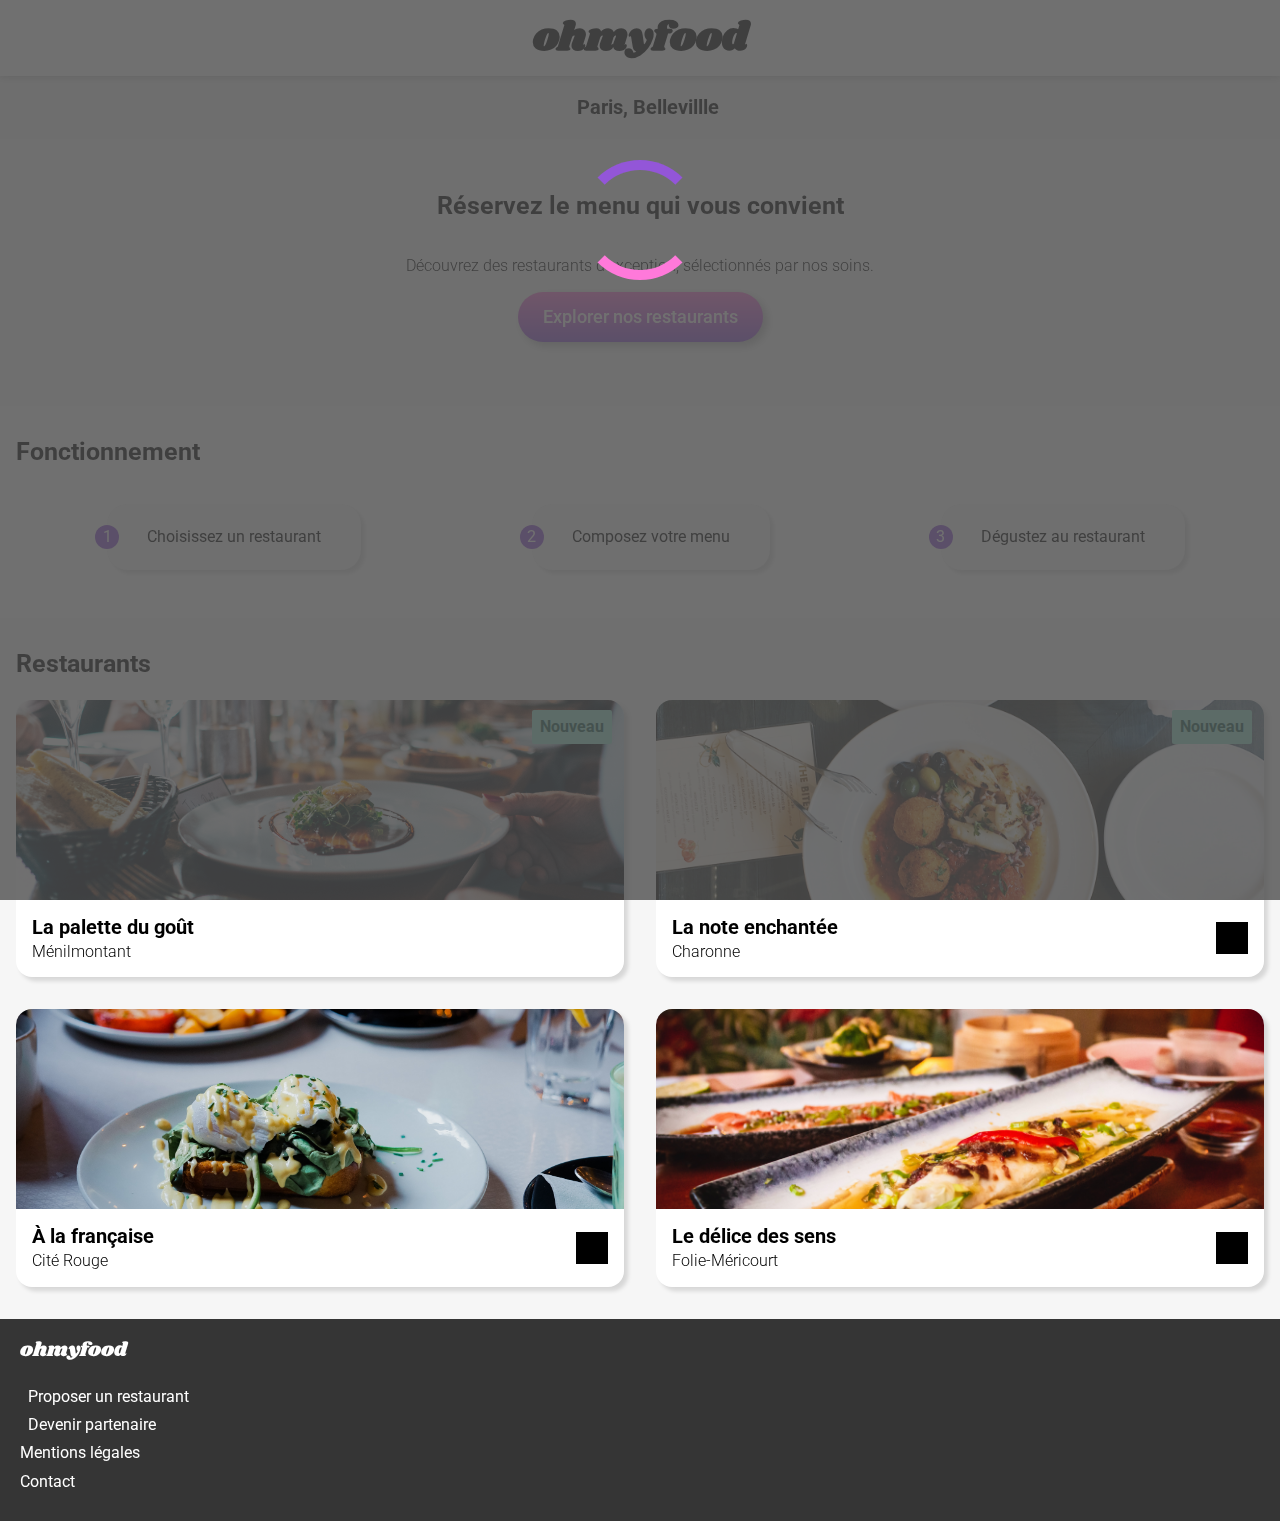
==== commit ac8cdd57: "Mise en place du loading spinner de l'homepage" ====
--- a/index.html
+++ b/index.html
@@ -8,6 +8,13 @@
         <title>Ohmyfood</title>
     </head>
     <body>
+        <!-- LOADING-->
+        <div class="loading__page">
+            <div class="loader">
+                <div></div>
+                <div></div>
+            </div>
+        </div>
         <!--HEADER  -->
         <header class="header">
             <h1 class="header__logo">ohmyfood</h1> 
@@ -55,8 +62,8 @@
                                     <span class="card__text">Ménilmontant</span>
                                 </div>
                                 <div class="heart">
-                                    <i class="card__like heart__like fa-2x heart__like--position heart__like--animation far fa-heart heart__like--noColor"></i>
-                                    <i class="card__like heart__like fa-2x heart__like--position heart__like--animation fas fa-heart"></i>
+                                    <i class="heart card__like heart__empty fa-2x heart--animation far fa-hear"></i>
+                                    <i class="heart card__like heart__full fa-2x heart--animation fas fa-heart"></i>
                                 </div>
                             </div>
                         </a>
--- a/css/style.css
+++ b/css/style.css
@@ -22,6 +22,30 @@
     opacity: 1;
   }
 }
+@keyframes loading {
+  from {
+    opacity: 1;
+    z-index: 10;
+  }
+  to {
+    opacity: 0;
+    z-index: -1;
+  }
+}
+@keyframes loader {
+  0% {
+    transform: rotate(0deg);
+    border-width: 10px;
+  }
+  50% {
+    transform: rotate(180deg);
+    border-width: 1px;
+  }
+  100% {
+    transform: rotate(360deg);
+    border-width: 10px;
+  }
+}
 /* ===== Importation des polices ===== */
 .btn {
   border: 0;
@@ -52,42 +76,21 @@
   position: relative;
   background-color: black;
 }
-.heart:hover::before {
-  opacity: 1;
-}
-.heart::before {
+.heart__empty:hover {
+  color: transparent;
   opacity: 0;
-  transition: 0.5s;
-  content: "";
-  position: absolute;
-  top: 0;
-  left: 0;
-  height: 100%;
-  width: 100%;
-  background: linear-gradient(0deg, #9356D8 0%, #FF79DA 100%);
-}
-.heart__like {
-  display: flex;
-  flex-direction: row;
-  justify-content: center;
-  align-items: center;
-}
-.heart__like--position {
-  position: absolute;
-  top: 0;
-  left: 0;
-  height: 100%;
-  width: 100%;
-}
-.heart__like--animation {
+}
+.heart__full {
+  color: transparent;
   transition-duration: 0.25s;
+}
+.heart--animation {
   background-color: #F6F6F6;
   mix-blend-mode: lighten;
-}
-.heart:hover__like--noColor {
-  opacity: 0;
-}
-
+  opacity: 1;
+}
+
+/* ==== Test code ==== */
 .item {
   background-color: #fff;
   padding: 16px;
@@ -101,7 +104,7 @@
   overflow: hidden;
   cursor: pointer;
   animation: itemAppear 1.7s;
-  animation-timing-function: cubic-bezier(0.65, 0.02, 0.45, 1);
+  animation-timing-function: cubic-bezier(1, 0.99, 1, 0.87);
   animation-fill-mode: both;
   transform-origin: top center;
   transform: scale(1);
@@ -419,6 +422,43 @@
   bottom: 0;
 }
 
+/* == Loader de la page d'acceuil == */
+.loading__page {
+  position: absolute;
+  display: flex;
+  width: 100%;
+  height: 100%;
+  animation: loading 5s ease-in-out;
+  animation-delay: 0s;
+  animation-fill-mode: both;
+}
+
+.loader {
+  background-color: rgba(78, 78, 78, 0.808);
+  z-index: 10000;
+  display: flex;
+  justify-content: space-around;
+  position: absolute;
+  width: 100%;
+  height: 100%;
+}
+
+.loader div {
+  position: absolute;
+  top: 10rem;
+  border-radius: 50%;
+  width: 100px;
+  height: 100px;
+  border: 10px solid transparent;
+  border-top-color: #9356D8;
+  animation: loader 1.5s linear infinite;
+}
+
+.loader div:nth-child(2) {
+  border: 10px solid transparent;
+  border-bottom-color: #FF79DA;
+}
+
 /* == Parti localisation de la page d'acceuil == */
 .localisation {
   display: flex;
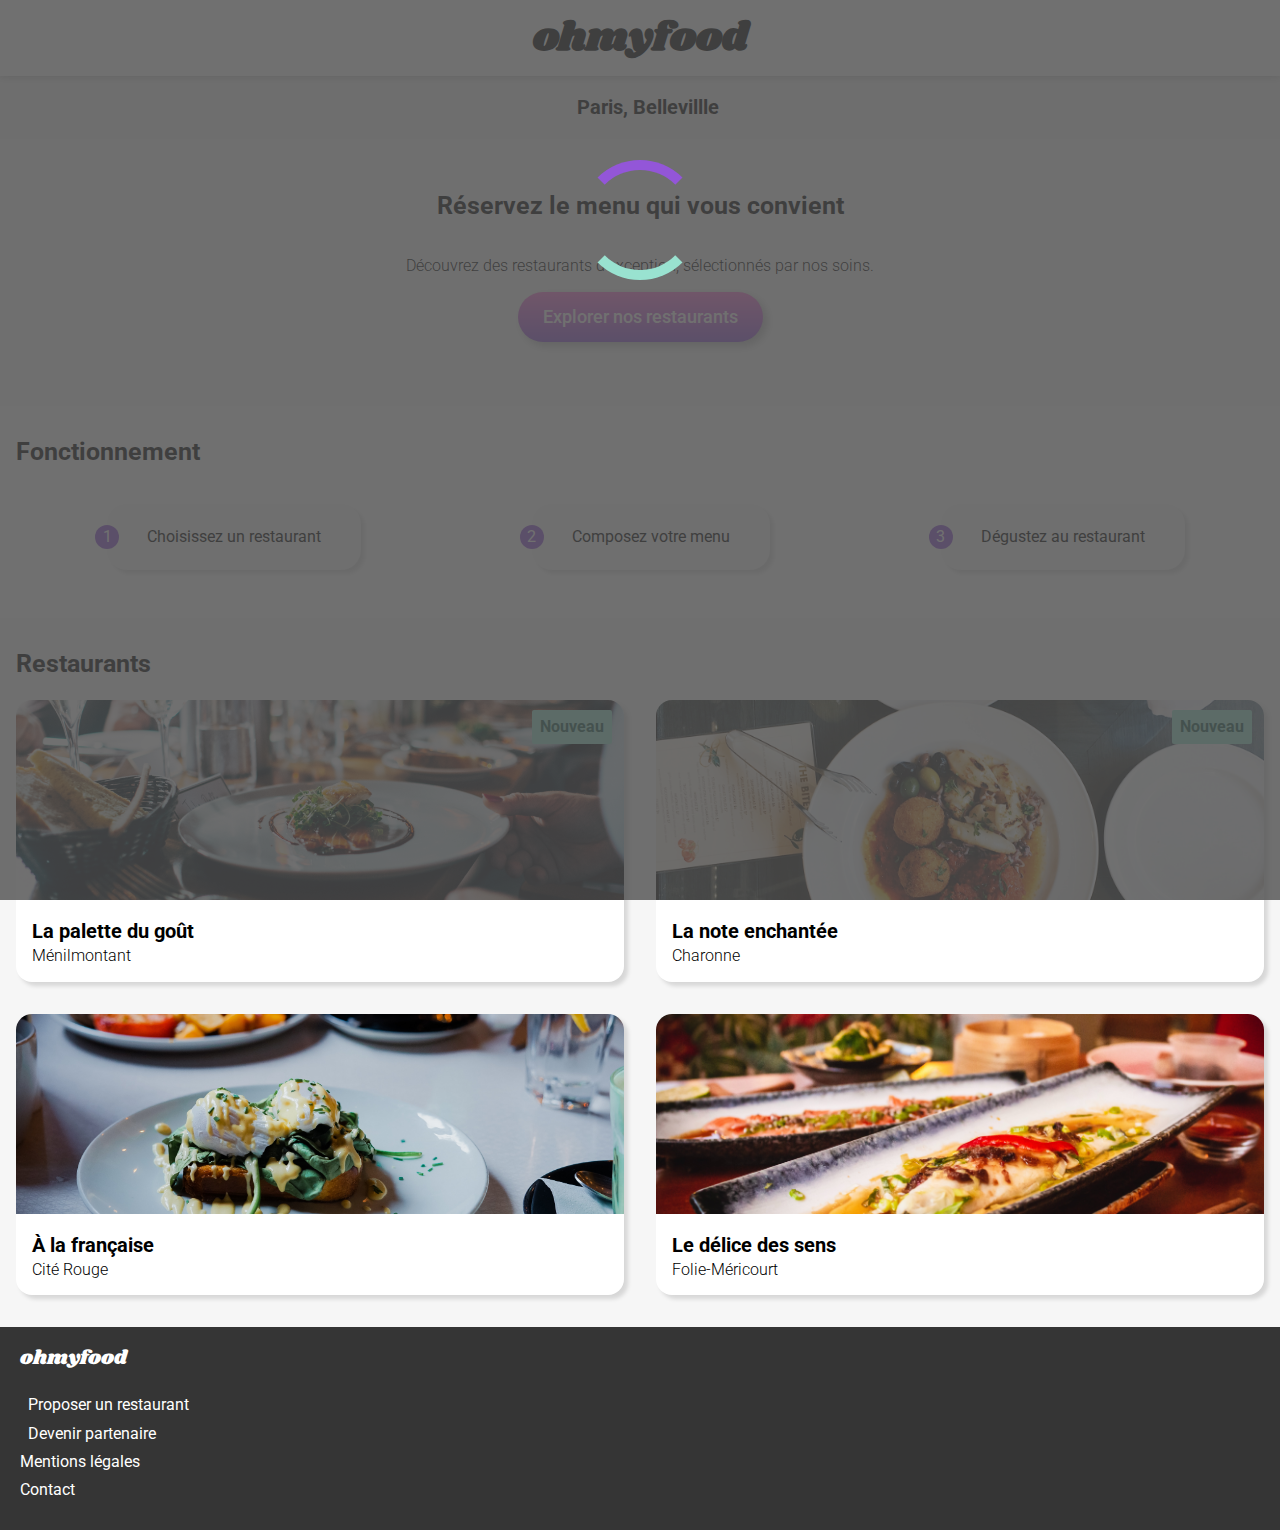
==== commit c9208047: "Mise à jour des heart + validateur html" ====
--- a/index.html
+++ b/index.html
@@ -1,3 +1,4 @@
+<!DOCTYPE html>
 <html lang="fr">
     <head>
         <meta charset="utf-8">
@@ -11,8 +12,8 @@
         <!-- LOADING-->
         <div class="loading__page">
             <div class="loader">
-                <div></div>
-                <div></div>
+                <div class="loader__spin"></div>
+                <div class="loader__spin"></div>
             </div>
         </div>
         <!--HEADER  -->
@@ -21,6 +22,7 @@
         </header>
         <main>
             <section class="localisation"> <!-- Localisation -->
+                <h2 class="localisation__title"> localisation</h2>
                 <i class="fas fa-map-marker-alt localisation__icon"></i>
                 <span class="localisation__text"> Paris, Bellevillle</span>
             </section>
@@ -36,7 +38,7 @@
                     <ol class="fonctionnement__list">
                         <li class="fonctionnement__step">
                             <i class="fas fa-mobile-alt fonctionnement__icon"></i>
-                            <span class="fonctionnement__text">Choisissez un restaurant</spap>
+                            <span class="fonctionnement__text">Choisissez un restaurant</span>
                         </li>
                         <li class="fonctionnement__step">
                             <i class="fas fa-list fonctionnement__icon"></i>
@@ -62,8 +64,8 @@
                                     <span class="card__text">Ménilmontant</span>
                                 </div>
                                 <div class="heart">
-                                    <i class="heart card__like heart__empty fa-2x heart--animation far fa-hear"></i>
-                                    <i class="heart card__like heart__full fa-2x heart--animation fas fa-heart"></i>
+                                    <i class="fa-2x far fa-heart"></i>
+                                    <i class="fa-2x fas fa-heart"></i>
                                 </div>
                             </div>
                         </a>
@@ -76,8 +78,8 @@
                                     <span class="card__text">Charonne</span>
                                 </div>
                                 <div class="heart">
-                                    <i class="heart__like fa-2x heart__like--position heart__like--animation far fa-heart heart__like--noColor"></i>
-                                    <i class="heart__like fa-2x heart__like--position heart__like--animation fas fa-heart heart__like--noColor"></i>
+                                    <i class="fa-2x far fa-heart"></i>
+                                    <i class="fa-2x fas fa-heart"></i>
                                 </div>
                             </div>
                         </a>
@@ -89,8 +91,8 @@
                                     <span class="card__text">Cité Rouge</span>
                                 </div>
                                 <div class="heart">
-                                    <i class="heart__like fa-2x heart__like--position heart__like--animation far fa-heart heart__like--noColor"></i>
-                                    <i class="heart__like fa-2x heart__like--position heart__like--animation fas fa-heart heart__like--noColor"></i>
+                                    <i class="fa-2x far fa-heart"></i>
+                                    <i class="fa-2x fas fa-heart"></i>
                                 </div>
                             </div>
                         </a>
@@ -102,8 +104,8 @@
                                     <span class="card__text">Folie-Méricourt</span>
                                 </div>
                                 <div class="heart">
-                                    <i class="heart__like fa-2x heart__like--position heart__like--animation far fa-heart heart__like--noColor" aria-hidden="true"></i>
-                                    <i class="heart__like fa-2x heart__like--position heart__like--animation fas fa-heart heart__like--noColor" aria-hidden="true"></i>
+                                    <i class="fa-2x far fa-heart"></i>
+                                    <i class="fa-2x fas fa-heart"></i>
                                 </div>
                             </div>
                         </a>
--- a/css/style.css
+++ b/css/style.css
@@ -66,7 +66,6 @@
 .heart {
   height: 32px;
   width: 32px;
-  border: 0 solid transparent;
   padding: 0;
   display: flex;
   flex-direction: row;
@@ -74,20 +73,19 @@
   align-items: center;
   cursor: pointer;
   position: relative;
-  background-color: black;
-}
-.heart__empty:hover {
-  color: transparent;
-  opacity: 0;
-}
-.heart__full {
-  color: transparent;
-  transition-duration: 0.25s;
-}
-.heart--animation {
-  background-color: #F6F6F6;
-  mix-blend-mode: lighten;
-  opacity: 1;
+  background-color: transparent;
+}
+.heart:hover .fas {
+  transition: transform 200ms;
+  transform: scale(1);
+}
+.heart .far {
+  position: absolute;
+}
+.heart .fas {
+  color: #FF79DA;
+  position: absolute;
+  transform: scale(0);
 }
 
 /* ==== Test code ==== */
@@ -270,9 +268,6 @@
   color: black;
   font-weight: 300;
 }
-.card__like {
-  background-color: white !important;
-}
 
 .header {
   background-color: white;
@@ -428,7 +423,7 @@
   display: flex;
   width: 100%;
   height: 100%;
-  animation: loading 5s ease-in-out;
+  animation: loading 2s ease-in-out;
   animation-delay: 0s;
   animation-fill-mode: both;
 }
@@ -442,8 +437,7 @@
   width: 100%;
   height: 100%;
 }
-
-.loader div {
+.loader__spin {
   position: absolute;
   top: 10rem;
   border-radius: 50%;
@@ -451,12 +445,11 @@
   height: 100px;
   border: 10px solid transparent;
   border-top-color: #9356D8;
-  animation: loader 1.5s linear infinite;
-}
-
-.loader div:nth-child(2) {
+  animation: loader 1s linear infinite;
+}
+.loader__spin:nth-child(2) {
   border: 10px solid transparent;
-  border-bottom-color: #FF79DA;
+  border-bottom-color: #99E2D0;
 }
 
 /* == Parti localisation de la page d'acceuil == */
@@ -465,6 +458,9 @@
   justify-content: center;
   background-color: #F3F3F3;
   padding: 20px 16px;
+}
+.localisation__title {
+  display: none;
 }
 .localisation__icon {
   margin-right: 15px;
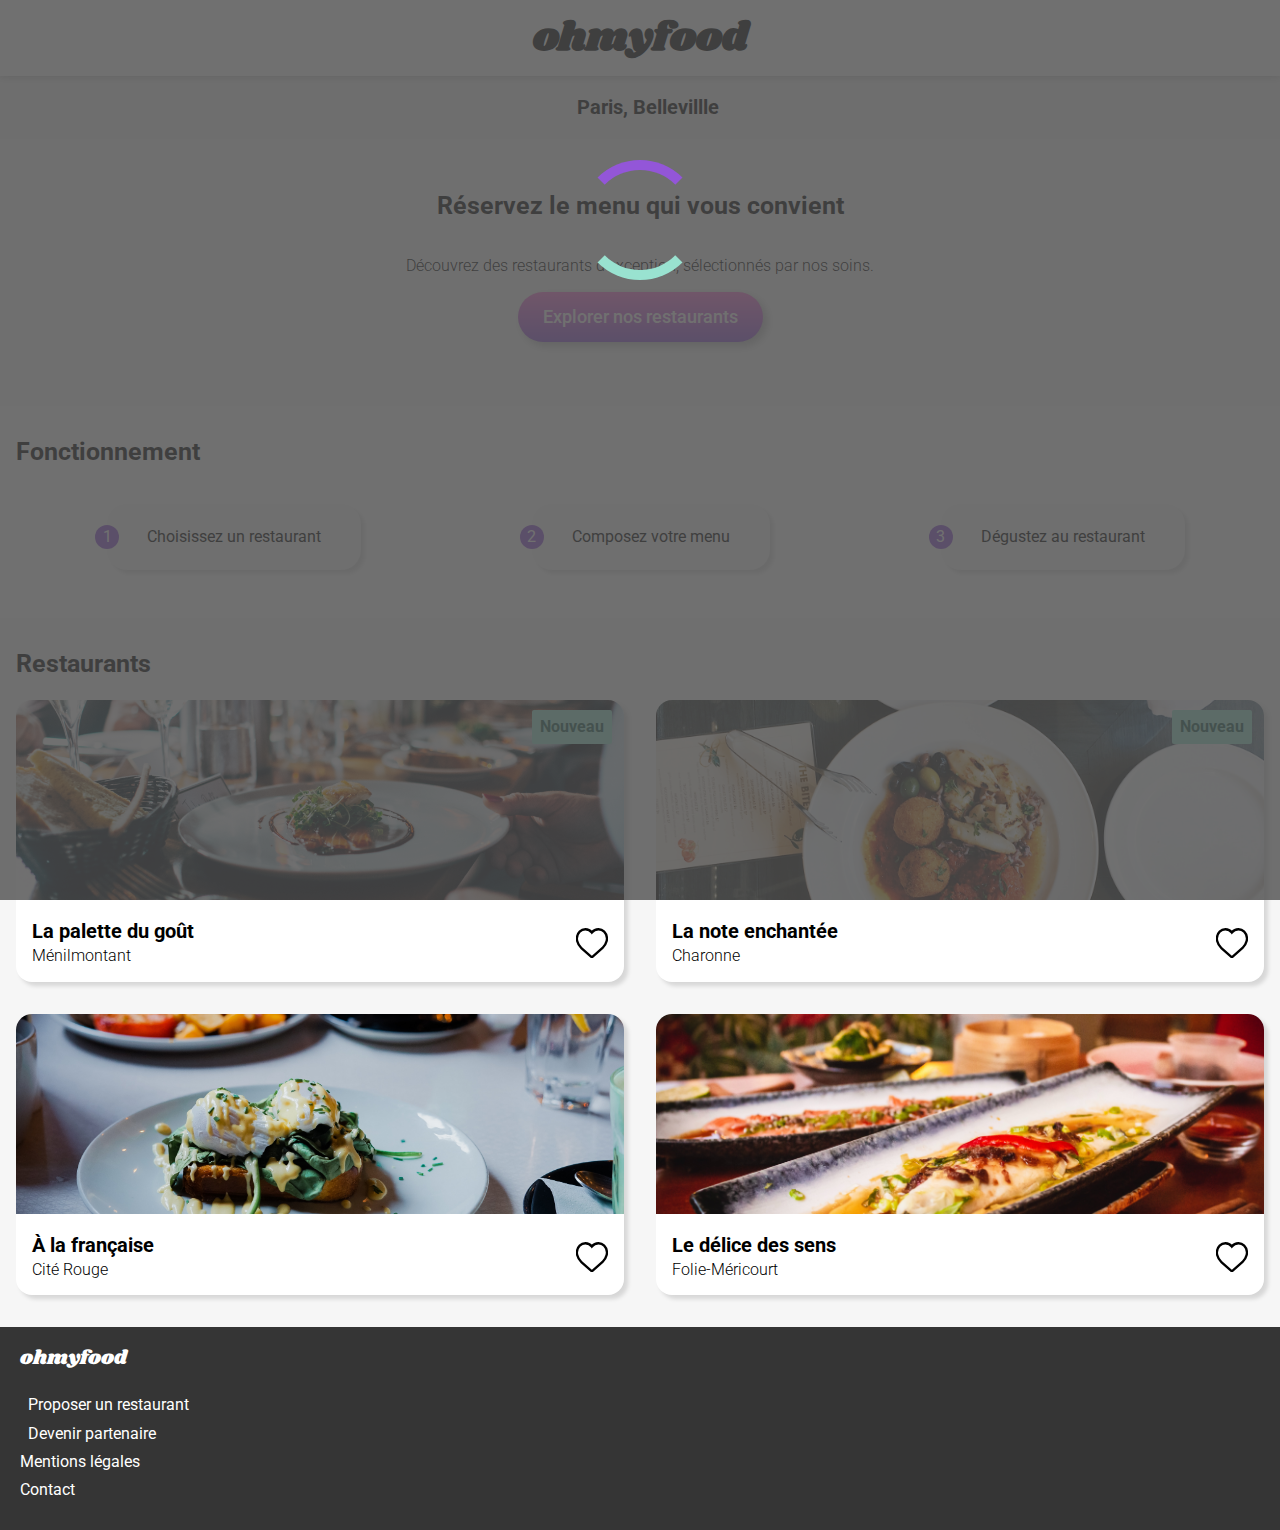
==== commit c0a2d52c: "Utilisation de SVG pour heart" ====
--- a/index.html
+++ b/index.html
@@ -64,8 +64,19 @@
                                     <span class="card__text">Ménilmontant</span>
                                 </div>
                                 <div class="heart">
-                                    <i class="fa-2x far fa-heart"></i>
-                                    <i class="fa-2x fas fa-heart"></i>
+                                    <svg xmlns="http://www.w3.org/2000/svg" viewBox="-15 0 545.131 512.131" xml:space="preserve">
+                                        <path d="M511.489,167.372c-7.573-84.992-68.16-146.667-144.107-146.667c-44.395,0-85.483,20.928-112.427,55.488
+                                            c-26.475-34.923-66.155-55.488-110.037-55.488c-75.691,0-136.171,61.312-144.043,145.856c-0.811,5.483-2.795,25.045,4.395,55.68
+                                            C15.98,267.532,40.62,308.663,76.759,341.41l164.608,144.704c4.011,3.541,9.067,5.312,14.08,5.312
+                                            c4.992,0,10.005-1.749,14.016-5.248L436.865,340.13c24.704-25.771,58.859-66.048,70.251-118.251
+                                            C514.391,188.514,511.66,168.268,511.489,167.372z"/>
+                                            <defs>
+                                                <linearGradient id="text-fill"> 
+                                                    <stop offset="0%" stop-color="#9356DC" />
+                                                    <stop offset="100%" stop-color="#FF79DA" />
+                                                </linearGradient>
+                                            </defs>
+                                    </svg>
                                 </div>
                             </div>
                         </a>
@@ -78,8 +89,19 @@
                                     <span class="card__text">Charonne</span>
                                 </div>
                                 <div class="heart">
-                                    <i class="fa-2x far fa-heart"></i>
-                                    <i class="fa-2x fas fa-heart"></i>
+                                    <svg xmlns="http://www.w3.org/2000/svg" viewBox="-15 0 545.131 512.131" xml:space="preserve">
+                                        <path d="M511.489,167.372c-7.573-84.992-68.16-146.667-144.107-146.667c-44.395,0-85.483,20.928-112.427,55.488
+                                            c-26.475-34.923-66.155-55.488-110.037-55.488c-75.691,0-136.171,61.312-144.043,145.856c-0.811,5.483-2.795,25.045,4.395,55.68
+                                            C15.98,267.532,40.62,308.663,76.759,341.41l164.608,144.704c4.011,3.541,9.067,5.312,14.08,5.312
+                                            c4.992,0,10.005-1.749,14.016-5.248L436.865,340.13c24.704-25.771,58.859-66.048,70.251-118.251
+                                            C514.391,188.514,511.66,168.268,511.489,167.372z"/>
+                                            <defs>
+                                                <linearGradient id="text-fill"> 
+                                                    <stop offset="0%" stop-color="#9356DC" />
+                                                    <stop offset="100%" stop-color="#FF79DA" />
+                                                </linearGradient>
+                                            </defs>
+                                    </svg>
                                 </div>
                             </div>
                         </a>
@@ -91,8 +113,19 @@
                                     <span class="card__text">Cité Rouge</span>
                                 </div>
                                 <div class="heart">
-                                    <i class="fa-2x far fa-heart"></i>
-                                    <i class="fa-2x fas fa-heart"></i>
+                                    <svg xmlns="http://www.w3.org/2000/svg" viewBox="-15 0 545.131 512.131" xml:space="preserve">
+                                        <path d="M511.489,167.372c-7.573-84.992-68.16-146.667-144.107-146.667c-44.395,0-85.483,20.928-112.427,55.488
+                                            c-26.475-34.923-66.155-55.488-110.037-55.488c-75.691,0-136.171,61.312-144.043,145.856c-0.811,5.483-2.795,25.045,4.395,55.68
+                                            C15.98,267.532,40.62,308.663,76.759,341.41l164.608,144.704c4.011,3.541,9.067,5.312,14.08,5.312
+                                            c4.992,0,10.005-1.749,14.016-5.248L436.865,340.13c24.704-25.771,58.859-66.048,70.251-118.251
+                                            C514.391,188.514,511.66,168.268,511.489,167.372z"/>
+                                            <defs>
+                                                <linearGradient id="text-fill"> 
+                                                    <stop offset="0%" stop-color="#9356DC" />
+                                                    <stop offset="100%" stop-color="#FF79DA" />
+                                                </linearGradient>
+                                            </defs>
+                                    </svg>
                                 </div>
                             </div>
                         </a>
@@ -104,8 +137,19 @@
                                     <span class="card__text">Folie-Méricourt</span>
                                 </div>
                                 <div class="heart">
-                                    <i class="fa-2x far fa-heart"></i>
-                                    <i class="fa-2x fas fa-heart"></i>
+                                    <svg xmlns="http://www.w3.org/2000/svg" viewBox="-15 0 545.131 512.131" xml:space="preserve">
+                                        <path d="M511.489,167.372c-7.573-84.992-68.16-146.667-144.107-146.667c-44.395,0-85.483,20.928-112.427,55.488
+                                            c-26.475-34.923-66.155-55.488-110.037-55.488c-75.691,0-136.171,61.312-144.043,145.856c-0.811,5.483-2.795,25.045,4.395,55.68
+                                            C15.98,267.532,40.62,308.663,76.759,341.41l164.608,144.704c4.011,3.541,9.067,5.312,14.08,5.312
+                                            c4.992,0,10.005-1.749,14.016-5.248L436.865,340.13c24.704-25.771,58.859-66.048,70.251-118.251
+                                            C514.391,188.514,511.66,168.268,511.489,167.372z"/>
+                                            <defs>
+                                                <linearGradient id="text-fill"> 
+                                                    <stop offset="0%" stop-color="#9356DC" />
+                                                    <stop offset="100%" stop-color="#FF79DA" />
+                                                </linearGradient>
+                                            </defs>
+                                    </svg>
                                 </div>
                             </div>
                         </a>
--- a/css/style.css
+++ b/css/style.css
@@ -75,20 +75,16 @@
   position: relative;
   background-color: transparent;
 }
-.heart:hover .fas {
-  transition: transform 200ms;
-  transform: scale(1);
-}
-.heart .far {
-  position: absolute;
-}
-.heart .fas {
-  color: #FF79DA;
-  position: absolute;
-  transform: scale(0);
-}
-
-/* ==== Test code ==== */
+.heart path {
+  stroke-width: 40;
+  fill: transparent;
+  stroke: black;
+}
+.heart:hover path {
+  fill: url(#text-fill);
+  stroke: transparent;
+}
+
 .item {
   background-color: #fff;
   padding: 16px;
@@ -165,7 +161,7 @@
   align-items: center;
   border-radius: 100px;
   transform: rotate(-360deg);
-  transition-duration: 0.5s;
+  transition-duration: 0.7s;
 }
 .item:hover .item__wrapIcon {
   transform: rotate(0);
@@ -220,7 +216,7 @@
   box-shadow: 4px 4px 4px rgba(0, 0, 0, 0.13);
 }
 .card__img {
-  height: 12 rem;
+  height: 12rem;
   width: 100%;
   border: 0 solid transparent;
   border-radius: 16px 16px 0 0;
@@ -248,7 +244,7 @@
 .card__info {
   display: flex;
   flex-direction: row;
-  justify-content: none;
+  justify-content: start;
   align-items: center;
   padding: 16px;
   position: relative;
